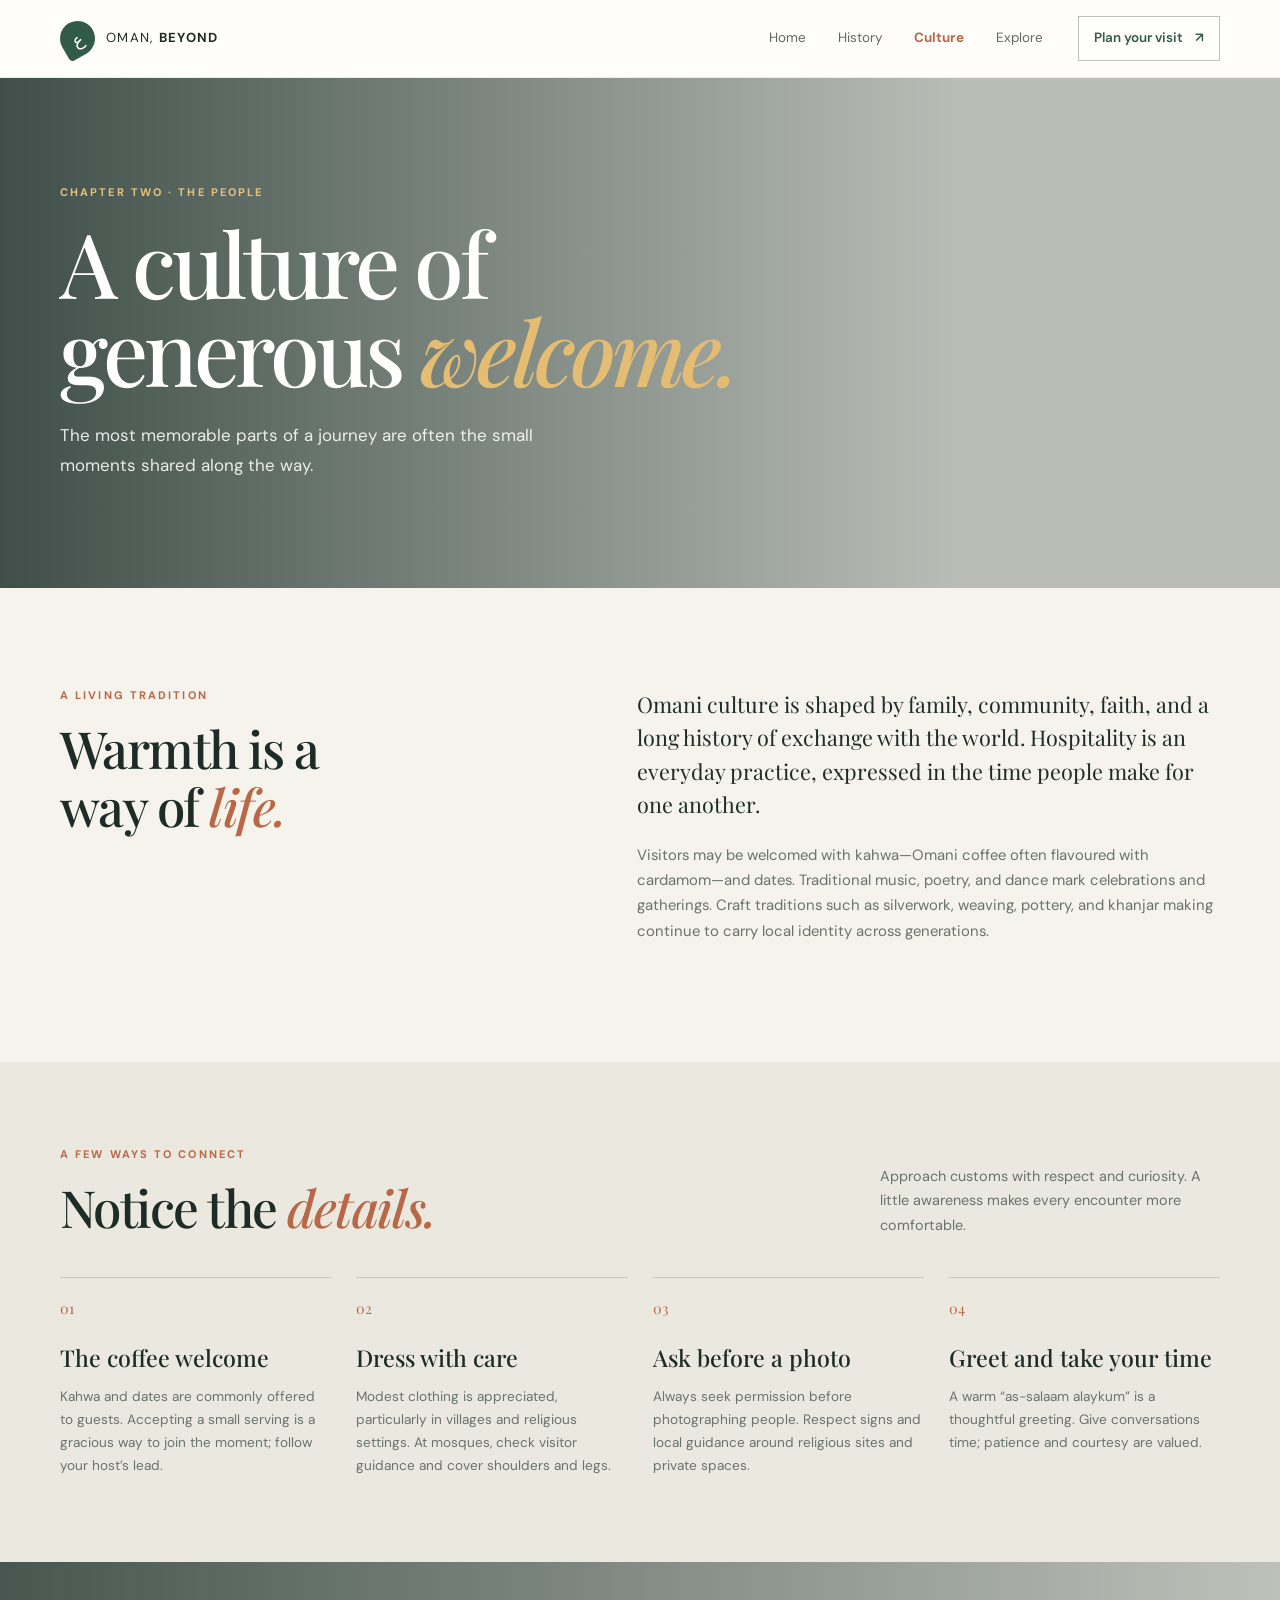
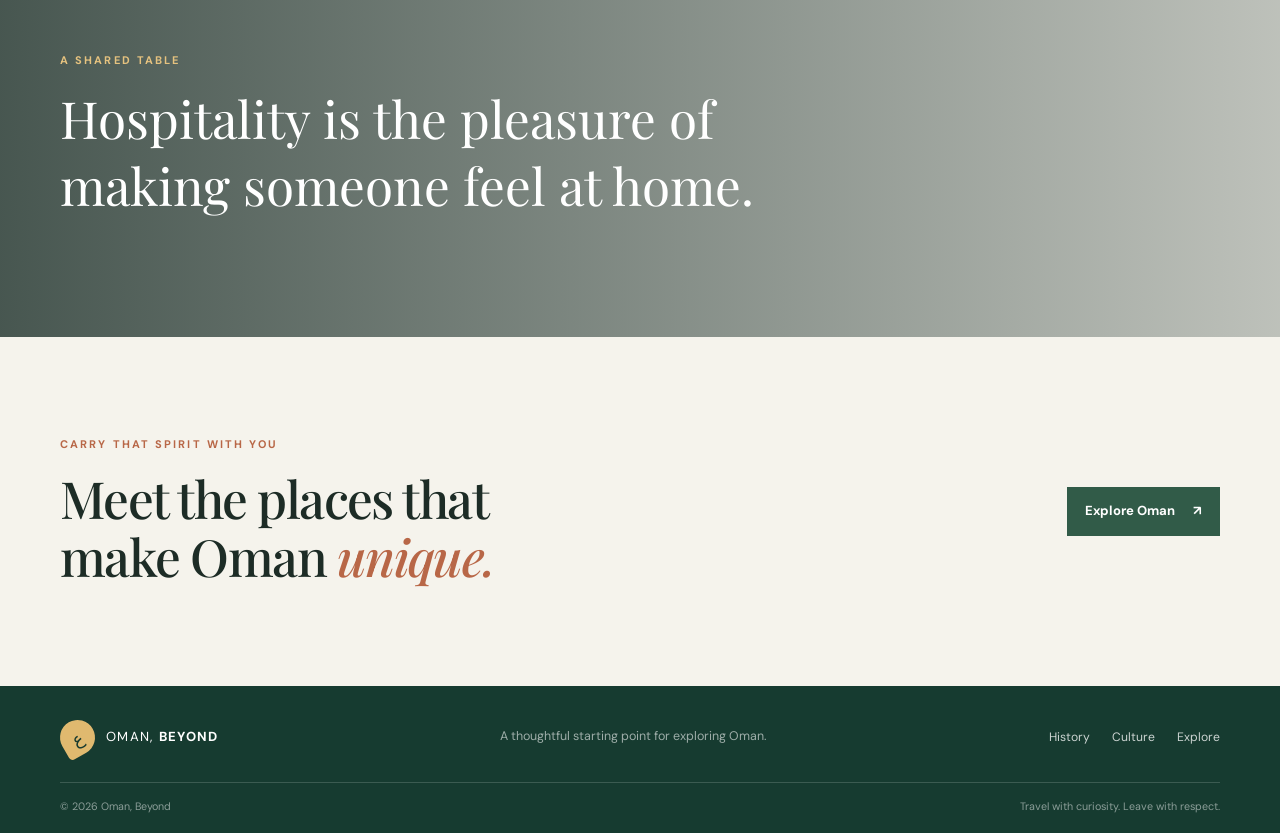
==== culture.html @ 04d7741a "Add Oman travel guide website" ====
﻿<!doctype html><html lang="en"><head><meta charset="utf-8"><meta name="viewport" content="width=device-width,initial-scale=1"><meta name="description" content="Learn about Omani hospitality, customs, crafts and respectful travel."><title>Culture & Customs | Oman, Beyond</title><link rel="preconnect" href="https://fonts.googleapis.com"><link rel="preconnect" href="https://fonts.gstatic.com" crossorigin><link href="https://fonts.googleapis.com/css2?family=DM+Sans:wght@400;500;600;700&family=Playfair+Display:wght@500;600;700&display=swap" rel="stylesheet"><link rel="stylesheet" href="styles.css"><script src="script.js" defer></script></head><body data-page="culture"><header class="site-header"><div class="container nav-wrap"><a class="brand" href="index.html"><span class="brand-mark">ع</span><span>OMAN, <b>BEYOND</b></span></a><button class="menu-toggle" aria-label="Open navigation" aria-expanded="false"><span></span><span></span></button><nav class="main-nav" aria-label="Main navigation"><a href="index.html">Home</a><a href="history.html">History</a><a href="culture.html">Culture</a><a href="explore.html">Explore</a></nav><a class="header-cta" href="explore.html#essentials">Plan your visit <span>↗</span></a></div></header><main>
<section class="page-hero culture-hero"><div class="container page-hero-content"><p class="eyebrow light">Chapter two · The people</p><h1>A culture of<br>generous <em>welcome.</em></h1><p class="hero-lead">The most memorable parts of a journey are often the small moments shared along the way.</p></div></section>
<section class="section"><div class="container story-layout"><div><p class="eyebrow">A living tradition</p><h2>Warmth is a<br>way of <em>life.</em></h2></div><div class="story-prose"><p class="large-copy">Omani culture is shaped by family, community, faith, and a long history of exchange with the world. Hospitality is an everyday practice, expressed in the time people make for one another.</p><p>Visitors may be welcomed with kahwa—Omani coffee often flavoured with cardamom—and dates. Traditional music, poetry, and dance mark celebrations and gatherings. Craft traditions such as silverwork, weaving, pottery, and khanjar making continue to carry local identity across generations.</p></div></div></section>
<section class="culture-detail"><div class="container"><div class="section-heading"><div><p class="eyebrow">A few ways to connect</p><h2>Notice the <em>details.</em></h2></div><p>Approach customs with respect and curiosity. A little awareness makes every encounter more comfortable.</p></div><div class="detail-grid"><article><span class="detail-icon">01</span><h3>The coffee welcome</h3><p>Kahwa and dates are commonly offered to guests. Accepting a small serving is a gracious way to join the moment; follow your host’s lead.</p></article><article><span class="detail-icon">02</span><h3>Dress with care</h3><p>Modest clothing is appreciated, particularly in villages and religious settings. At mosques, check visitor guidance and cover shoulders and legs.</p></article><article><span class="detail-icon">03</span><h3>Ask before a photo</h3><p>Always seek permission before photographing people. Respect signs and local guidance around religious sites and private spaces.</p></article><article><span class="detail-icon">04</span><h3>Greet and take your time</h3><p>A warm “as-salaam alaykum” is a thoughtful greeting. Give conversations time; patience and courtesy are valued.</p></article></div></div></section><section class="image-quote"><div class="container"><p class="eyebrow light">A shared table</p><blockquote>Hospitality is the pleasure of making someone feel at home.</blockquote></div></section><section class="section"><div class="container next-step"><div><p class="eyebrow">Carry that spirit with you</p><h2>Meet the places that<br>make Oman <em>unique.</em></h2></div><a class="button button-dark" href="explore.html">Explore Oman <span>↗</span></a></div></section></main><footer class="site-footer"><div class="container footer-top"><a class="brand brand-footer" href="index.html"><span class="brand-mark">ع</span><span>OMAN, <b>BEYOND</b></span></a><p>A thoughtful starting point for exploring Oman.</p><nav aria-label="Footer navigation"><a href="history.html">History</a><a href="culture.html">Culture</a><a href="explore.html">Explore</a></nav></div><div class="container footer-bottom"><span>© 2026 Oman, Beyond</span><span>Travel with curiosity. Leave with respect.</span></div></footer></body></html>
---- styles.css ----
﻿:root{--ink:#1d2c26;--muted:#68736c;--cream:#f5f3ec;--paper:#fffefa;--green:#315b48;--deep:#173d32;--rust:#b86747;--gold:#e1b96e;--line:#deded4;--serif:'Playfair Display',Georgia,serif;--sans:'DM Sans',Arial,sans-serif}*{box-sizing:border-box}html{scroll-behavior:smooth}body{margin:0;color:var(--ink);background:var(--cream);font-family:var(--sans);line-height:1.7}img{display:block;width:100%;object-fit:cover}a{color:inherit}.container{width:min(1160px,calc(100% - 56px));margin-inline:auto}.site-header{height:78px;position:relative;z-index:10;background:var(--paper);border-bottom:1px solid rgba(29,44,38,.08)}.nav-wrap{height:100%;display:flex;align-items:center;gap:35px}.brand{display:flex;align-items:center;gap:11px;text-decoration:none;font-size:.82rem;letter-spacing:.1em;white-space:nowrap}.brand-mark{width:35px;height:35px;background:var(--green);color:#fff;border-radius:50% 50% 50% 12%;display:grid;place-items:center;font-family:var(--serif);font-size:1.1rem;transform:rotate(-30deg)}.main-nav{display:flex;gap:32px;margin-left:auto}.main-nav a,.header-cta{font-size:.84rem;text-decoration:none;color:#5d6962;transition:color .2s}.main-nav a:hover,.main-nav a[aria-current=page]{color:var(--rust)}.main-nav a[aria-current=page]{font-weight:700}.header-cta{padding:10px 15px;border:1px solid #b8c3b9;color:var(--green);font-weight:600;white-space:nowrap}.header-cta span{margin-left:9px}.menu-toggle{display:none}.hero{min-height:690px;position:relative;color:#fff;background:#30483d;overflow:hidden}.hero-image{position:absolute;inset:0;background-image:linear-gradient(90deg,rgba(12,31,26,.75),rgba(12,31,26,.28) 62%,rgba(12,31,26,.09)),url('https://images.unsplash.com/photo-1516026672322-bc52d61a55d5?auto=format&fit=crop&w=2000&q=85');background-size:cover;background-position:center 48%;transition:background-image .7s ease;animation:zoom 18s ease-in-out infinite alternate}.hero-image.slide-1{background-image:linear-gradient(90deg,rgba(12,31,26,.75),rgba(12,31,26,.28) 62%,rgba(12,31,26,.09)),url('https://images.unsplash.com/photo-1509316785289-025f5b846b35?auto=format&fit=crop&w=2000&q=85')}.hero-image.slide-2{background-image:linear-gradient(90deg,rgba(12,31,26,.75),rgba(12,31,26,.28) 62%,rgba(12,31,26,.09)),url('https://images.unsplash.com/photo-1464822759023-fed622ff2c3b?auto=format&fit=crop&w=2000&q=85')}@keyframes zoom{to{transform:scale(1.055)}}.hero:after{content:"";position:absolute;inset:auto 0 0;height:150px;background:linear-gradient(transparent,var(--cream));pointer-events:none}.hero-content{position:relative;z-index:1;padding-top:133px;padding-bottom:155px}.eyebrow{font-size:.69rem;line-height:1.4;font-weight:700;letter-spacing:.19em;text-transform:uppercase;color:var(--rust);margin:0 0 17px}.eyebrow.light{color:#e5c27f}.hero h1,.page-hero h1{font-family:var(--serif);font-size:clamp(4rem,8vw,7rem);line-height:.99;font-weight:500;letter-spacing:-.045em;margin:0 0 25px}.hero h1 em,.page-hero h1 em{font-weight:500;color:var(--gold)}h2 em{font-weight:500;color:var(--rust)}.hero-lead{max-width:530px;color:rgba(255,255,255,.88);font-size:1.06rem;line-height:1.8;margin:0}.hero-actions{display:flex;align-items:center;gap:27px;margin-top:32px}.button{display:inline-flex;align-items:center;gap:18px;text-decoration:none;padding:13px 18px;font-weight:700;font-size:.82rem;transition:transform .2s}.button:hover{transform:translateY(-2px)}.button-gold{background:var(--gold);color:#23342b}.button-dark{background:var(--green);color:#fff}.button-outline{border:1px solid rgba(255,255,255,.65);color:#fff}.underlined-link{font-size:.82rem;font-weight:600;text-decoration:none;color:#fff;border-bottom:1px solid rgba(255,255,255,.55);padding:8px 0}.underlined-link span{margin-left:10px}.hero-caption{position:absolute;z-index:2;bottom:47px;left:max(28px,calc((100% - 1160px)/2));font-size:.64rem;letter-spacing:.15em;color:rgba(255,255,255,.75)}.hero-caption span{color:var(--gold);padding:0 7px}.hero-dots{position:absolute;z-index:2;right:max(28px,calc((100% - 1160px)/2));bottom:48px;display:flex;gap:9px}.hero-dot{border:0;width:7px;height:7px;padding:0;border-radius:50%;background:rgba(255,255,255,.55);cursor:pointer}.hero-dot.active{background:var(--gold);box-shadow:0 0 0 4px rgba(225,185,110,.2)}.section{padding:100px 0}.intro-grid{display:grid;grid-template-columns:1fr 1fr;gap:90px;align-items:start}.intro-grid h2,h2{font-family:var(--serif);font-weight:500;font-size:clamp(2.5rem,4.5vw,4rem);line-height:1.13;letter-spacing:-.03em;margin:0}.large-copy{font-family:var(--serif);font-size:1.35rem;line-height:1.55;margin:0 0 21px}.inline-link{display:inline-block;color:var(--green);font-size:.82rem;font-weight:700;text-decoration:none;border-bottom:1px solid var(--green);padding-bottom:5px}.inline-link span{margin-left:13px}.stat-row{display:grid;grid-template-columns:repeat(3,1fr);margin-top:75px;padding-top:25px;border-top:1px solid var(--line)}.stat-row div{display:flex;flex-direction:column;gap:4px}.stat-row strong{font-family:var(--serif);font-weight:500;font-size:1.7rem}.stat-row span{font-size:.75rem;color:var(--muted)}.feature-band{display:grid;grid-template-columns:1.15fr .85fr;min-height:490px;background:var(--deep);color:#fff}.feature-image{background:url('https://images.unsplash.com/photo-1512632578888-169bbbc64f33?auto=format&fit=crop&w=1400&q=85') center/cover}.feature-copy{padding:85px clamp(40px,8vw,120px);align-self:center}.feature-copy h2{font-size:3.5rem;margin-bottom:18px}.feature-copy p:not(.eyebrow){color:rgba(255,255,255,.72);font-size:.92rem;max-width:420px;margin-bottom:27px}.section-heading{display:flex;align-items:end;justify-content:space-between;gap:30px;margin-bottom:40px}.section-heading h2{font-size:clamp(2.4rem,4vw,3.5rem)}.section-heading>p{max-width:340px;color:var(--muted);font-size:.9rem;margin:0}.card-grid{display:grid;grid-template-columns:repeat(3,1fr);gap:20px}.destination-card{position:relative;display:block;text-decoration:none;overflow:hidden;background:#45594e}.destination-card:after{content:"";position:absolute;inset:30% 0 0;background:linear-gradient(transparent,rgba(14,27,23,.85))}.destination-card img{height:365px;transition:transform .45s}.destination-card:hover img{transform:scale(1.04)}.card-number,.destination-card h3{position:absolute;z-index:1;left:22px;right:22px;color:#fff}.card-number{bottom:75px;font-size:.62rem;letter-spacing:.17em;color:#edc981}.destination-card h3{bottom:21px;font-family:var(--serif);font-size:1.55rem;font-weight:500;margin:0}.destination-card h3 span{float:right;font-family:var(--sans);font-size:1rem}.closing{padding:94px 0;text-align:center;background:#e8e0d0}.closing h2{font-size:clamp(2.7rem,5vw,4.4rem);margin:0 auto 25px}.closing .button{margin-top:8px}.site-footer{background:#163b30;color:rgba(255,255,255,.78);padding:34px 0 18px}.footer-top{display:flex;align-items:center;justify-content:space-between;gap:25px;padding-bottom:27px}.footer-top p{font-size:.78rem;margin:0;color:rgba(255,255,255,.58)}.footer-top nav{display:flex;gap:22px}.footer-top nav a{font-size:.76rem;text-decoration:none}.brand-footer{color:#fff}.brand-footer .brand-mark{background:#e0b96f;color:#1a3b30}.footer-bottom{border-top:1px solid rgba(255,255,255,.16);padding-top:14px;display:flex;justify-content:space-between;font-size:.67rem;color:rgba(255,255,255,.5)}.page-hero{min-height:510px;position:relative;display:flex;align-items:center;color:#fff;background-size:cover;background-position:center}.page-hero:before{content:"";position:absolute;inset:0;background:linear-gradient(90deg,rgba(14,35,29,.79),rgba(14,35,29,.26) 75%)}.history-hero{background-image:url('https://images.unsplash.com/photo-1512632578888-169bbbc64f33?auto=format&fit=crop&w=1900&q=85')}.culture-hero{background-image:url('https://images.unsplash.com/photo-1544787219-7f47ccb76574?auto=format&fit=crop&w=1900&q=85')}.explore-hero{background-image:url('https://images.unsplash.com/photo-1509316785289-025f5b846b35?auto=format&fit=crop&w=1900&q=85')}.page-hero-content{position:relative;padding:80px 0}.page-hero h1{font-size:clamp(3.7rem,7vw,6rem)}.page-hero h1 em{color:#e4bd72}.page-hero .hero-lead{max-width:520px}.story-layout{display:grid;grid-template-columns:.9fr 1.1fr;gap:100px}.story-layout h2{font-size:clamp(2.7rem,4vw,3.7rem)}.story-prose{max-width:650px}.story-prose p:not(.large-copy){font-size:.93rem;color:var(--muted);margin:0 0 18px}.timeline-section,.culture-detail{padding:85px 0;background:#ebe9df}.history-timeline{display:grid;grid-template-columns:repeat(3,1fr);gap:34px;margin-top:55px}.history-timeline article{position:relative;padding-top:20px;border-top:1px solid #c6c8bc}.era{color:var(--rust);font-size:.68rem;letter-spacing:.15em;text-transform:uppercase;font-weight:700}.era-line{position:absolute;top:-4px;left:0;width:8px;height:8px;border-radius:50%;background:var(--rust)}.history-timeline h3,.detail-grid h3,.essentials-grid h3{font-family:var(--serif);font-size:1.45rem;font-weight:500;margin:20px 0 9px}.history-timeline p,.detail-grid p,.essentials-grid p{font-size:.85rem;color:var(--muted);margin:0}.quote-section{padding:90px 0;background:var(--deep);color:#fff}.quote-section blockquote,.image-quote blockquote{font-family:var(--serif);font-size:clamp(2rem,4vw,3.5rem);line-height:1.3;max-width:850px;margin:12px 0 29px}.detail-grid{display:grid;grid-template-columns:repeat(4,1fr);gap:25px}.detail-grid article{padding-top:17px;border-top:1px solid #c6c8bc}.detail-icon{font-family:var(--serif);color:var(--rust);font-size:.9rem}.detail-grid h3{margin:15px 0 8px}.image-quote{min-height:375px;display:flex;align-items:center;color:#fff;background:linear-gradient(90deg,rgba(13,34,28,.75),rgba(13,34,28,.24)),url('https://images.unsplash.com/photo-1544787219-7f47ccb76574?auto=format&fit=crop&w=1800&q=85') center/cover}.image-quote blockquote{max-width:700px;font-size:clamp(2rem,4vw,3.2rem)}.next-step{display:flex;align-items:center;justify-content:space-between;gap:30px}.next-step h2{font-size:clamp(2.3rem,4vw,3.5rem)}.places-section{padding-bottom:95px}.places-list{display:grid;gap:20px}.place-row{display:grid;grid-template-columns:1fr 1fr;min-height:310px;background:var(--paper)}.place-photo{position:relative;min-height:310px;overflow:hidden}.place-photo img{position:absolute;inset:0;height:100%;transition:transform .5s}.place-row:hover .place-photo img{transform:scale(1.035)}.place-photo span{position:absolute;left:19px;top:19px;background:var(--gold);padding:6px 10px;font-size:.68rem;font-weight:700}.place-info{align-self:center;padding:35px 9%}.place-info .eyebrow{margin-bottom:9px}.place-info h3{font-family:var(--serif);font-size:2.3rem;font-weight:500;line-height:1.1;margin:0 0 13px}.place-info>p:not(.eyebrow){font-size:.88rem;color:var(--muted);margin:0 0 19px}.place-tags{font-size:.68rem;color:var(--green);letter-spacing:.05em}.essentials-section{padding:85px 0;background:var(--deep);color:#fff}.essentials-section .section-heading>p{color:rgba(255,255,255,.65)}.essentials-section h2{color:#fff}.essentials-section h2 em{color:var(--gold)}.essentials-grid{display:grid;grid-template-columns:repeat(3,1fr);gap:32px}.essentials-grid article{border-top:1px solid rgba(255,255,255,.3);padding-top:18px}.essentials-grid article>span{font-size:.65rem;letter-spacing:.15em;color:var(--gold)}.essentials-grid h3{margin:15px 0 8px}.essentials-grid p{color:rgba(255,255,255,.68)}
@media(max-width:850px){.nav-wrap{gap:20px}.main-nav{gap:19px}.header-cta{display:none}.hero{min-height:630px}.intro-grid{gap:40px}.feature-band{grid-template-columns:1fr 1fr}.feature-copy{padding:55px 38px}.feature-copy h2{font-size:2.8rem}.story-layout{gap:50px}.detail-grid{grid-template-columns:1fr 1fr}.place-info{padding:30px}.place-row,.place-photo{min-height:280px}}
@media(max-width:620px){.container{width:calc(100% - 38px)}.site-header{height:68px}.nav-wrap{justify-content:space-between}.menu-toggle{display:flex;width:40px;height:40px;padding:10px 7px;border:0;background:transparent;flex-direction:column;justify-content:center;gap:6px;order:3}.menu-toggle span{width:25px;height:1px;background:var(--ink);transition:transform .2s}.menu-toggle[aria-expanded=true] span:first-child{transform:translateY(3.5px) rotate(45deg)}.menu-toggle[aria-expanded=true] span:last-child{transform:translateY(-3.5px) rotate(-45deg)}.main-nav{display:none;position:absolute;left:0;right:0;top:68px;margin:0;padding:14px 19px 22px;background:var(--paper);border-bottom:1px solid var(--line);flex-direction:column;gap:0}.main-nav.open{display:flex}.main-nav a{padding:12px 0;border-bottom:1px solid #eeece5}.main-nav a:last-child{border:0}.hero{min-height:650px}.hero-content{padding-top:112px;padding-bottom:150px}.hero h1{font-size:4.2rem}.hero-lead{font-size:.96rem}.hero-caption{left:19px;bottom:32px;font-size:.55rem}.hero-dots{right:19px;bottom:34px}.section{padding:72px 0}.intro-grid,.story-layout{grid-template-columns:1fr;gap:24px}.intro-grid h2{font-size:3rem}.large-copy{font-size:1.2rem}.stat-row{margin-top:48px;gap:19px}.stat-row strong{font-size:1.25rem}.stat-row span{font-size:.65rem}.feature-band{grid-template-columns:1fr}.feature-image{min-height:260px}.feature-copy{padding:45px 25px 52px}.feature-copy h2{font-size:3rem}.section-heading{display:block}.section-heading>p{margin-top:15px}.card-grid{grid-template-columns:1fr}.destination-card img{height:300px}.closing{padding:70px 0}.footer-top{align-items:flex-start;flex-direction:column}.footer-top nav{gap:18px}.footer-bottom{gap:12px;flex-direction:column}.page-hero{min-height:490px}.page-hero-content{padding:70px 0}.page-hero h1{font-size:3.8rem}.history-timeline{grid-template-columns:1fr;gap:27px;margin-top:35px}.timeline-section,.culture-detail,.essentials-section{padding:68px 0}.detail-grid,.essentials-grid{grid-template-columns:1fr;gap:25px}.detail-grid article{padding-top:14px}.image-quote{min-height:350px}.next-step{align-items:flex-start;flex-direction:column}.place-row{grid-template-columns:1fr}.place-photo{min-height:245px}.place-info{padding:27px}.place-info h3{font-size:2rem}.places-section{padding-bottom:70px}}
@media(prefers-reduced-motion:reduce){html{scroll-behavior:auto}*,*:before,*:after{animation:none!important;transition:none!important}}
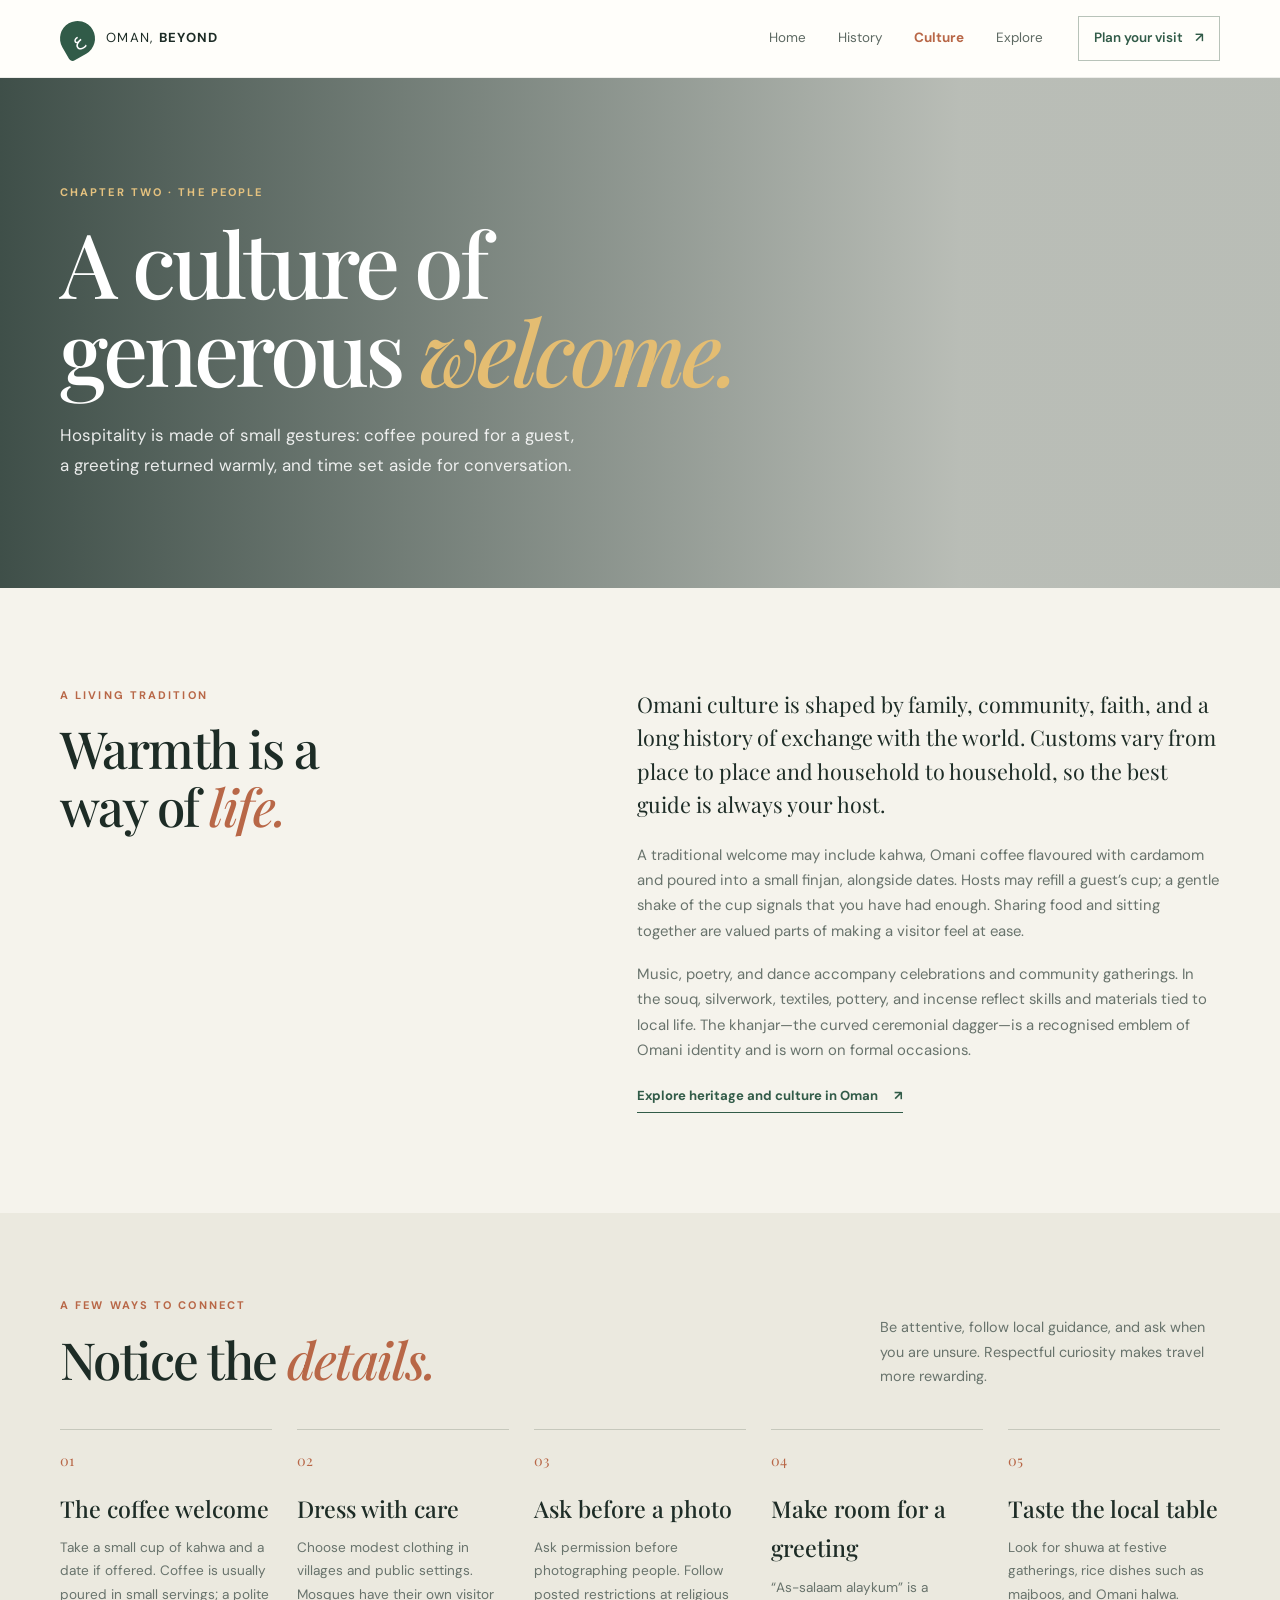
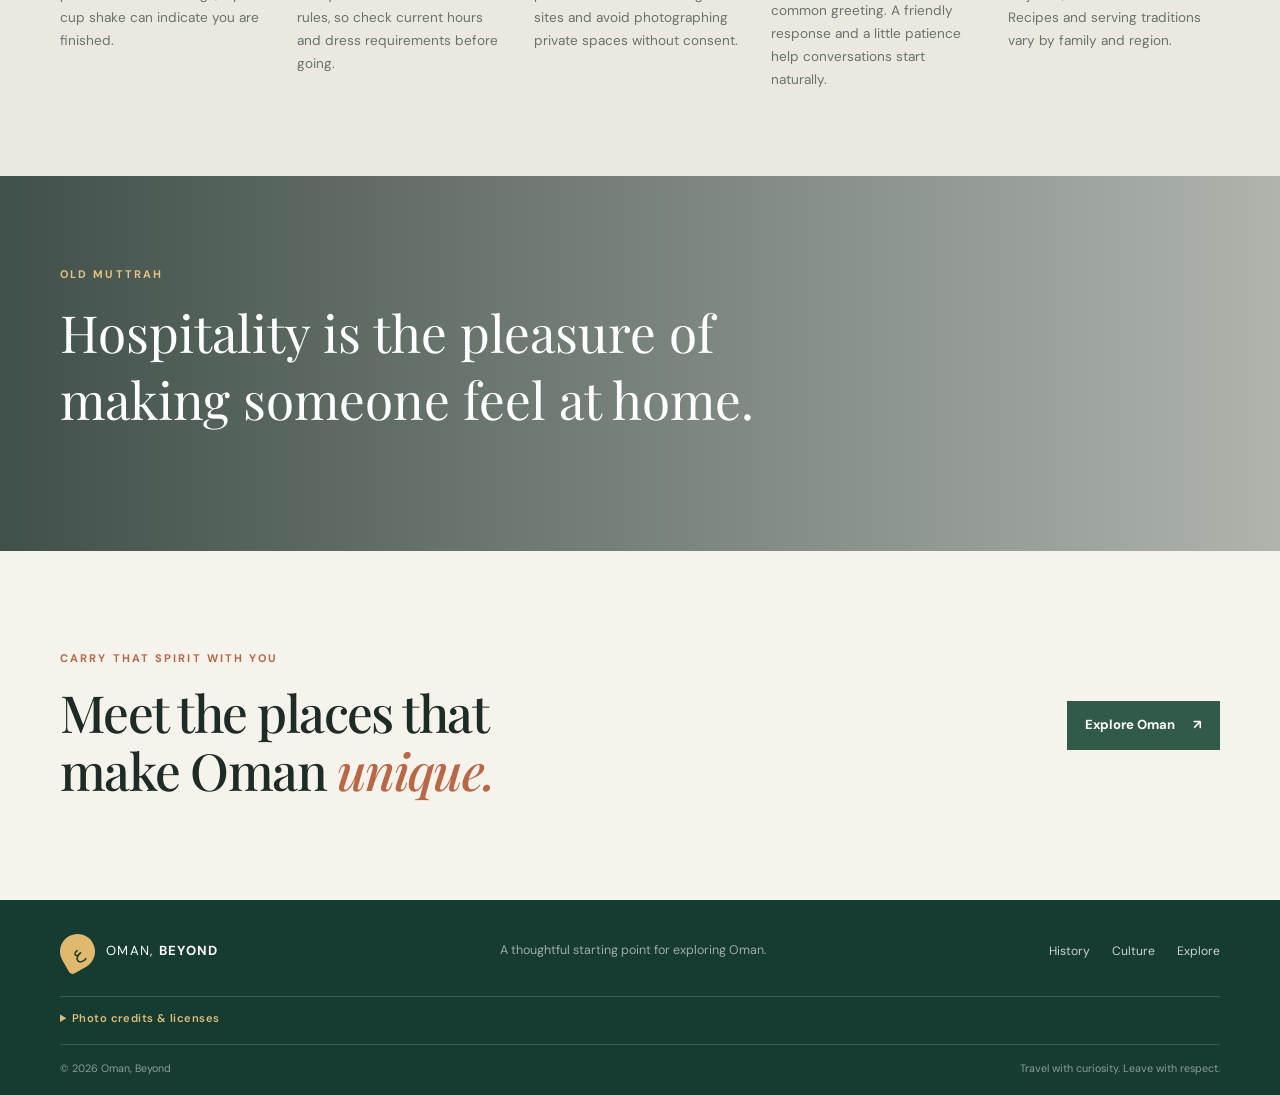
==== commit 473b98c7: "Expand Oman guide and replace imagery" ====
--- a/culture.html
+++ b/culture.html
@@ -1,4 +1,10 @@
-﻿<!doctype html><html lang="en"><head><meta charset="utf-8"><meta name="viewport" content="width=device-width,initial-scale=1"><meta name="description" content="Learn about Omani hospitality, customs, crafts and respectful travel."><title>Culture & Customs | Oman, Beyond</title><link rel="preconnect" href="https://fonts.googleapis.com"><link rel="preconnect" href="https://fonts.gstatic.com" crossorigin><link href="https://fonts.googleapis.com/css2?family=DM+Sans:wght@400;500;600;700&family=Playfair+Display:wght@500;600;700&display=swap" rel="stylesheet"><link rel="stylesheet" href="styles.css"><script src="script.js" defer></script></head><body data-page="culture"><header class="site-header"><div class="container nav-wrap"><a class="brand" href="index.html"><span class="brand-mark">ع</span><span>OMAN, <b>BEYOND</b></span></a><button class="menu-toggle" aria-label="Open navigation" aria-expanded="false"><span></span><span></span></button><nav class="main-nav" aria-label="Main navigation"><a href="index.html">Home</a><a href="history.html">History</a><a href="culture.html">Culture</a><a href="explore.html">Explore</a></nav><a class="header-cta" href="explore.html#essentials">Plan your visit <span>↗</span></a></div></header><main>
-<section class="page-hero culture-hero"><div class="container page-hero-content"><p class="eyebrow light">Chapter two · The people</p><h1>A culture of<br>generous <em>welcome.</em></h1><p class="hero-lead">The most memorable parts of a journey are often the small moments shared along the way.</p></div></section>
-<section class="section"><div class="container story-layout"><div><p class="eyebrow">A living tradition</p><h2>Warmth is a<br>way of <em>life.</em></h2></div><div class="story-prose"><p class="large-copy">Omani culture is shaped by family, community, faith, and a long history of exchange with the world. Hospitality is an everyday practice, expressed in the time people make for one another.</p><p>Visitors may be welcomed with kahwa—Omani coffee often flavoured with cardamom—and dates. Traditional music, poetry, and dance mark celebrations and gatherings. Craft traditions such as silverwork, weaving, pottery, and khanjar making continue to carry local identity across generations.</p></div></div></section>
-<section class="culture-detail"><div class="container"><div class="section-heading"><div><p class="eyebrow">A few ways to connect</p><h2>Notice the <em>details.</em></h2></div><p>Approach customs with respect and curiosity. A little awareness makes every encounter more comfortable.</p></div><div class="detail-grid"><article><span class="detail-icon">01</span><h3>The coffee welcome</h3><p>Kahwa and dates are commonly offered to guests. Accepting a small serving is a gracious way to join the moment; follow your host’s lead.</p></article><article><span class="detail-icon">02</span><h3>Dress with care</h3><p>Modest clothing is appreciated, particularly in villages and religious settings. At mosques, check visitor guidance and cover shoulders and legs.</p></article><article><span class="detail-icon">03</span><h3>Ask before a photo</h3><p>Always seek permission before photographing people. Respect signs and local guidance around religious sites and private spaces.</p></article><article><span class="detail-icon">04</span><h3>Greet and take your time</h3><p>A warm “as-salaam alaykum” is a thoughtful greeting. Give conversations time; patience and courtesy are valued.</p></article></div></div></section><section class="image-quote"><div class="container"><p class="eyebrow light">A shared table</p><blockquote>Hospitality is the pleasure of making someone feel at home.</blockquote></div></section><section class="section"><div class="container next-step"><div><p class="eyebrow">Carry that spirit with you</p><h2>Meet the places that<br>make Oman <em>unique.</em></h2></div><a class="button button-dark" href="explore.html">Explore Oman <span>↗</span></a></div></section></main><footer class="site-footer"><div class="container footer-top"><a class="brand brand-footer" href="index.html"><span class="brand-mark">ع</span><span>OMAN, <b>BEYOND</b></span></a><p>A thoughtful starting point for exploring Oman.</p><nav aria-label="Footer navigation"><a href="history.html">History</a><a href="culture.html">Culture</a><a href="explore.html">Explore</a></nav></div><div class="container footer-bottom"><span>© 2026 Oman, Beyond</span><span>Travel with curiosity. Leave with respect.</span></div></footer></body></html>
+﻿<!doctype html>
+<html lang="en"><head><meta charset="utf-8"><meta name="viewport" content="width=device-width,initial-scale=1"><meta name="description" content="Learn about Omani hospitality, kahwa, crafts, food, customs and respectful travel."><title>Culture & Customs | Oman, Beyond</title><link rel="preconnect" href="https://fonts.googleapis.com"><link rel="preconnect" href="https://fonts.gstatic.com" crossorigin><link href="https://fonts.googleapis.com/css2?family=DM+Sans:wght@400;500;600;700&family=Playfair+Display:wght@500;600;700&display=swap" rel="stylesheet"><link rel="stylesheet" href="styles.css"><script src="script.js" defer></script></head>
+<body data-page="culture"><header class="site-header"><div class="container nav-wrap"><a class="brand" href="index.html"><span class="brand-mark">ع</span><span>OMAN, <b>BEYOND</b></span></a><button class="menu-toggle" aria-label="Open navigation" aria-expanded="false"><span></span><span></span></button><nav class="main-nav" aria-label="Main navigation"><a href="index.html">Home</a><a href="history.html">History</a><a href="culture.html">Culture</a><a href="explore.html">Explore</a></nav><a class="header-cta" href="explore.html#essentials">Plan your visit <span>↗</span></a></div></header>
+<main><section class="page-hero culture-hero"><div class="container page-hero-content"><p class="eyebrow light">Chapter two · The people</p><h1>A culture of<br>generous <em>welcome.</em></h1><p class="hero-lead">Hospitality is made of small gestures: coffee poured for a guest, a greeting returned warmly, and time set aside for conversation.</p></div></section>
+<section class="section"><div class="container story-layout"><div><p class="eyebrow">A living tradition</p><h2>Warmth is a<br>way of <em>life.</em></h2></div><div class="story-prose"><p class="large-copy">Omani culture is shaped by family, community, faith, and a long history of exchange with the world. Customs vary from place to place and household to household, so the best guide is always your host.</p><p>A traditional welcome may include kahwa, Omani coffee flavoured with cardamom and poured into a small finjan, alongside dates. Hosts may refill a guest’s cup; a gentle shake of the cup signals that you have had enough. Sharing food and sitting together are valued parts of making a visitor feel at ease.</p><p>Music, poetry, and dance accompany celebrations and community gatherings. In the souq, silverwork, textiles, pottery, and incense reflect skills and materials tied to local life. The khanjar—the curved ceremonial dagger—is a recognised emblem of Omani identity and is worn on formal occasions.</p><a class="inline-link" href="https://experienceoman.om/things-to-do-categories/heritage-and-culture-activities">Explore heritage and culture in Oman <span>↗</span></a></div></div></section>
+<section class="culture-detail"><div class="container"><div class="section-heading"><div><p class="eyebrow">A few ways to connect</p><h2>Notice the <em>details.</em></h2></div><p>Be attentive, follow local guidance, and ask when you are unsure. Respectful curiosity makes travel more rewarding.</p></div><div class="detail-grid"><article><span class="detail-icon">01</span><h3>The coffee welcome</h3><p>Take a small cup of kahwa and a date if offered. Coffee is usually poured in small servings; a polite cup shake can indicate you are finished.</p></article><article><span class="detail-icon">02</span><h3>Dress with care</h3><p>Choose modest clothing in villages and public settings. Mosques have their own visitor rules, so check current hours and dress requirements before going.</p></article><article><span class="detail-icon">03</span><h3>Ask before a photo</h3><p>Ask permission before photographing people. Follow posted restrictions at religious sites and avoid photographing private spaces without consent.</p></article><article><span class="detail-icon">04</span><h3>Make room for a greeting</h3><p>“As-salaam alaykum” is a common greeting. A friendly response and a little patience help conversations start naturally.</p></article><article><span class="detail-icon">05</span><h3>Taste the local table</h3><p>Look for shuwa at festive gatherings, rice dishes such as majboos, and Omani halwa. Recipes and serving traditions vary by family and region.</p></article></div></div></section><section class="image-quote"><div class="container"><p class="eyebrow light">Old Muttrah</p><blockquote>Hospitality is the pleasure of making someone feel at home.</blockquote></div></section><section class="section"><div class="container next-step"><div><p class="eyebrow">Carry that spirit with you</p><h2>Meet the places that<br>make Oman <em>unique.</em></h2></div><a class="button button-dark" href="explore.html">Explore Oman <span>↗</span></a></div></section></main>
+<footer class="site-footer"><div class="container footer-top"><a class="brand brand-footer" href="index.html"><span class="brand-mark">ع</span><span>OMAN, <b>BEYOND</b></span></a><p>A thoughtful starting point for exploring Oman.</p><nav aria-label="Footer navigation"><a href="history.html">History</a><a href="culture.html">Culture</a><a href="explore.html">Explore</a></nav></div><div class="container photo-credits"><details><summary>Photo credits & licenses</summary><ul><li><a href="https://commons.wikimedia.org/wiki/File:Al_Khanjar,_Bait_al_Zubair_Museum,_Oman.jpg">Al Khanjar at Bait Al Zubair Museum — Reda Kerbush</a>, <a href="https://creativecommons.org/licenses/by-sa/4.0/">CC BY-SA 4.0</a>.</li><li><a href="https://commons.wikimedia.org/wiki/File:Muttrah_Souq.jpg">Muttrah Souq — Shawn Stephens</a>, <a href="https://creativecommons.org/licenses/by/2.0/">CC BY 2.0</a>.</li><li>Images are cropped to fit their layouts.</li></ul></details></div><div class="container footer-bottom"><span>© 2026 Oman, Beyond</span><span>Travel with curiosity. Leave with respect.</span></div></footer></body></html>
+
+
+
--- a/styles.css
+++ b/styles.css
@@ -1,4 +1,35 @@
-﻿:root{--ink:#1d2c26;--muted:#68736c;--cream:#f5f3ec;--paper:#fffefa;--green:#315b48;--deep:#173d32;--rust:#b86747;--gold:#e1b96e;--line:#deded4;--serif:'Playfair Display',Georgia,serif;--sans:'DM Sans',Arial,sans-serif}*{box-sizing:border-box}html{scroll-behavior:smooth}body{margin:0;color:var(--ink);background:var(--cream);font-family:var(--sans);line-height:1.7}img{display:block;width:100%;object-fit:cover}a{color:inherit}.container{width:min(1160px,calc(100% - 56px));margin-inline:auto}.site-header{height:78px;position:relative;z-index:10;background:var(--paper);border-bottom:1px solid rgba(29,44,38,.08)}.nav-wrap{height:100%;display:flex;align-items:center;gap:35px}.brand{display:flex;align-items:center;gap:11px;text-decoration:none;font-size:.82rem;letter-spacing:.1em;white-space:nowrap}.brand-mark{width:35px;height:35px;background:var(--green);color:#fff;border-radius:50% 50% 50% 12%;display:grid;place-items:center;font-family:var(--serif);font-size:1.1rem;transform:rotate(-30deg)}.main-nav{display:flex;gap:32px;margin-left:auto}.main-nav a,.header-cta{font-size:.84rem;text-decoration:none;color:#5d6962;transition:color .2s}.main-nav a:hover,.main-nav a[aria-current=page]{color:var(--rust)}.main-nav a[aria-current=page]{font-weight:700}.header-cta{padding:10px 15px;border:1px solid #b8c3b9;color:var(--green);font-weight:600;white-space:nowrap}.header-cta span{margin-left:9px}.menu-toggle{display:none}.hero{min-height:690px;position:relative;color:#fff;background:#30483d;overflow:hidden}.hero-image{position:absolute;inset:0;background-image:linear-gradient(90deg,rgba(12,31,26,.75),rgba(12,31,26,.28) 62%,rgba(12,31,26,.09)),url('https://images.unsplash.com/photo-1516026672322-bc52d61a55d5?auto=format&fit=crop&w=2000&q=85');background-size:cover;background-position:center 48%;transition:background-image .7s ease;animation:zoom 18s ease-in-out infinite alternate}.hero-image.slide-1{background-image:linear-gradient(90deg,rgba(12,31,26,.75),rgba(12,31,26,.28) 62%,rgba(12,31,26,.09)),url('https://images.unsplash.com/photo-1509316785289-025f5b846b35?auto=format&fit=crop&w=2000&q=85')}.hero-image.slide-2{background-image:linear-gradient(90deg,rgba(12,31,26,.75),rgba(12,31,26,.28) 62%,rgba(12,31,26,.09)),url('https://images.unsplash.com/photo-1464822759023-fed622ff2c3b?auto=format&fit=crop&w=2000&q=85')}@keyframes zoom{to{transform:scale(1.055)}}.hero:after{content:"";position:absolute;inset:auto 0 0;height:150px;background:linear-gradient(transparent,var(--cream));pointer-events:none}.hero-content{position:relative;z-index:1;padding-top:133px;padding-bottom:155px}.eyebrow{font-size:.69rem;line-height:1.4;font-weight:700;letter-spacing:.19em;text-transform:uppercase;color:var(--rust);margin:0 0 17px}.eyebrow.light{color:#e5c27f}.hero h1,.page-hero h1{font-family:var(--serif);font-size:clamp(4rem,8vw,7rem);line-height:.99;font-weight:500;letter-spacing:-.045em;margin:0 0 25px}.hero h1 em,.page-hero h1 em{font-weight:500;color:var(--gold)}h2 em{font-weight:500;color:var(--rust)}.hero-lead{max-width:530px;color:rgba(255,255,255,.88);font-size:1.06rem;line-height:1.8;margin:0}.hero-actions{display:flex;align-items:center;gap:27px;margin-top:32px}.button{display:inline-flex;align-items:center;gap:18px;text-decoration:none;padding:13px 18px;font-weight:700;font-size:.82rem;transition:transform .2s}.button:hover{transform:translateY(-2px)}.button-gold{background:var(--gold);color:#23342b}.button-dark{background:var(--green);color:#fff}.button-outline{border:1px solid rgba(255,255,255,.65);color:#fff}.underlined-link{font-size:.82rem;font-weight:600;text-decoration:none;color:#fff;border-bottom:1px solid rgba(255,255,255,.55);padding:8px 0}.underlined-link span{margin-left:10px}.hero-caption{position:absolute;z-index:2;bottom:47px;left:max(28px,calc((100% - 1160px)/2));font-size:.64rem;letter-spacing:.15em;color:rgba(255,255,255,.75)}.hero-caption span{color:var(--gold);padding:0 7px}.hero-dots{position:absolute;z-index:2;right:max(28px,calc((100% - 1160px)/2));bottom:48px;display:flex;gap:9px}.hero-dot{border:0;width:7px;height:7px;padding:0;border-radius:50%;background:rgba(255,255,255,.55);cursor:pointer}.hero-dot.active{background:var(--gold);box-shadow:0 0 0 4px rgba(225,185,110,.2)}.section{padding:100px 0}.intro-grid{display:grid;grid-template-columns:1fr 1fr;gap:90px;align-items:start}.intro-grid h2,h2{font-family:var(--serif);font-weight:500;font-size:clamp(2.5rem,4.5vw,4rem);line-height:1.13;letter-spacing:-.03em;margin:0}.large-copy{font-family:var(--serif);font-size:1.35rem;line-height:1.55;margin:0 0 21px}.inline-link{display:inline-block;color:var(--green);font-size:.82rem;font-weight:700;text-decoration:none;border-bottom:1px solid var(--green);padding-bottom:5px}.inline-link span{margin-left:13px}.stat-row{display:grid;grid-template-columns:repeat(3,1fr);margin-top:75px;padding-top:25px;border-top:1px solid var(--line)}.stat-row div{display:flex;flex-direction:column;gap:4px}.stat-row strong{font-family:var(--serif);font-weight:500;font-size:1.7rem}.stat-row span{font-size:.75rem;color:var(--muted)}.feature-band{display:grid;grid-template-columns:1.15fr .85fr;min-height:490px;background:var(--deep);color:#fff}.feature-image{background:url('https://images.unsplash.com/photo-1512632578888-169bbbc64f33?auto=format&fit=crop&w=1400&q=85') center/cover}.feature-copy{padding:85px clamp(40px,8vw,120px);align-self:center}.feature-copy h2{font-size:3.5rem;margin-bottom:18px}.feature-copy p:not(.eyebrow){color:rgba(255,255,255,.72);font-size:.92rem;max-width:420px;margin-bottom:27px}.section-heading{display:flex;align-items:end;justify-content:space-between;gap:30px;margin-bottom:40px}.section-heading h2{font-size:clamp(2.4rem,4vw,3.5rem)}.section-heading>p{max-width:340px;color:var(--muted);font-size:.9rem;margin:0}.card-grid{display:grid;grid-template-columns:repeat(3,1fr);gap:20px}.destination-card{position:relative;display:block;text-decoration:none;overflow:hidden;background:#45594e}.destination-card:after{content:"";position:absolute;inset:30% 0 0;background:linear-gradient(transparent,rgba(14,27,23,.85))}.destination-card img{height:365px;transition:transform .45s}.destination-card:hover img{transform:scale(1.04)}.card-number,.destination-card h3{position:absolute;z-index:1;left:22px;right:22px;color:#fff}.card-number{bottom:75px;font-size:.62rem;letter-spacing:.17em;color:#edc981}.destination-card h3{bottom:21px;font-family:var(--serif);font-size:1.55rem;font-weight:500;margin:0}.destination-card h3 span{float:right;font-family:var(--sans);font-size:1rem}.closing{padding:94px 0;text-align:center;background:#e8e0d0}.closing h2{font-size:clamp(2.7rem,5vw,4.4rem);margin:0 auto 25px}.closing .button{margin-top:8px}.site-footer{background:#163b30;color:rgba(255,255,255,.78);padding:34px 0 18px}.footer-top{display:flex;align-items:center;justify-content:space-between;gap:25px;padding-bottom:27px}.footer-top p{font-size:.78rem;margin:0;color:rgba(255,255,255,.58)}.footer-top nav{display:flex;gap:22px}.footer-top nav a{font-size:.76rem;text-decoration:none}.brand-footer{color:#fff}.brand-footer .brand-mark{background:#e0b96f;color:#1a3b30}.footer-bottom{border-top:1px solid rgba(255,255,255,.16);padding-top:14px;display:flex;justify-content:space-between;font-size:.67rem;color:rgba(255,255,255,.5)}.page-hero{min-height:510px;position:relative;display:flex;align-items:center;color:#fff;background-size:cover;background-position:center}.page-hero:before{content:"";position:absolute;inset:0;background:linear-gradient(90deg,rgba(14,35,29,.79),rgba(14,35,29,.26) 75%)}.history-hero{background-image:url('https://images.unsplash.com/photo-1512632578888-169bbbc64f33?auto=format&fit=crop&w=1900&q=85')}.culture-hero{background-image:url('https://images.unsplash.com/photo-1544787219-7f47ccb76574?auto=format&fit=crop&w=1900&q=85')}.explore-hero{background-image:url('https://images.unsplash.com/photo-1509316785289-025f5b846b35?auto=format&fit=crop&w=1900&q=85')}.page-hero-content{position:relative;padding:80px 0}.page-hero h1{font-size:clamp(3.7rem,7vw,6rem)}.page-hero h1 em{color:#e4bd72}.page-hero .hero-lead{max-width:520px}.story-layout{display:grid;grid-template-columns:.9fr 1.1fr;gap:100px}.story-layout h2{font-size:clamp(2.7rem,4vw,3.7rem)}.story-prose{max-width:650px}.story-prose p:not(.large-copy){font-size:.93rem;color:var(--muted);margin:0 0 18px}.timeline-section,.culture-detail{padding:85px 0;background:#ebe9df}.history-timeline{display:grid;grid-template-columns:repeat(3,1fr);gap:34px;margin-top:55px}.history-timeline article{position:relative;padding-top:20px;border-top:1px solid #c6c8bc}.era{color:var(--rust);font-size:.68rem;letter-spacing:.15em;text-transform:uppercase;font-weight:700}.era-line{position:absolute;top:-4px;left:0;width:8px;height:8px;border-radius:50%;background:var(--rust)}.history-timeline h3,.detail-grid h3,.essentials-grid h3{font-family:var(--serif);font-size:1.45rem;font-weight:500;margin:20px 0 9px}.history-timeline p,.detail-grid p,.essentials-grid p{font-size:.85rem;color:var(--muted);margin:0}.quote-section{padding:90px 0;background:var(--deep);color:#fff}.quote-section blockquote,.image-quote blockquote{font-family:var(--serif);font-size:clamp(2rem,4vw,3.5rem);line-height:1.3;max-width:850px;margin:12px 0 29px}.detail-grid{display:grid;grid-template-columns:repeat(4,1fr);gap:25px}.detail-grid article{padding-top:17px;border-top:1px solid #c6c8bc}.detail-icon{font-family:var(--serif);color:var(--rust);font-size:.9rem}.detail-grid h3{margin:15px 0 8px}.image-quote{min-height:375px;display:flex;align-items:center;color:#fff;background:linear-gradient(90deg,rgba(13,34,28,.75),rgba(13,34,28,.24)),url('https://images.unsplash.com/photo-1544787219-7f47ccb76574?auto=format&fit=crop&w=1800&q=85') center/cover}.image-quote blockquote{max-width:700px;font-size:clamp(2rem,4vw,3.2rem)}.next-step{display:flex;align-items:center;justify-content:space-between;gap:30px}.next-step h2{font-size:clamp(2.3rem,4vw,3.5rem)}.places-section{padding-bottom:95px}.places-list{display:grid;gap:20px}.place-row{display:grid;grid-template-columns:1fr 1fr;min-height:310px;background:var(--paper)}.place-photo{position:relative;min-height:310px;overflow:hidden}.place-photo img{position:absolute;inset:0;height:100%;transition:transform .5s}.place-row:hover .place-photo img{transform:scale(1.035)}.place-photo span{position:absolute;left:19px;top:19px;background:var(--gold);padding:6px 10px;font-size:.68rem;font-weight:700}.place-info{align-self:center;padding:35px 9%}.place-info .eyebrow{margin-bottom:9px}.place-info h3{font-family:var(--serif);font-size:2.3rem;font-weight:500;line-height:1.1;margin:0 0 13px}.place-info>p:not(.eyebrow){font-size:.88rem;color:var(--muted);margin:0 0 19px}.place-tags{font-size:.68rem;color:var(--green);letter-spacing:.05em}.essentials-section{padding:85px 0;background:var(--deep);color:#fff}.essentials-section .section-heading>p{color:rgba(255,255,255,.65)}.essentials-section h2{color:#fff}.essentials-section h2 em{color:var(--gold)}.essentials-grid{display:grid;grid-template-columns:repeat(3,1fr);gap:32px}.essentials-grid article{border-top:1px solid rgba(255,255,255,.3);padding-top:18px}.essentials-grid article>span{font-size:.65rem;letter-spacing:.15em;color:var(--gold)}.essentials-grid h3{margin:15px 0 8px}.essentials-grid p{color:rgba(255,255,255,.68)}
+﻿:root{--ink:#1d2c26;--muted:#68736c;--cream:#f5f3ec;--paper:#fffefa;--green:#315b48;--deep:#173d32;--rust:#b86747;--gold:#e1b96e;--line:#deded4;--serif:'Playfair Display',Georgia,serif;--sans:'DM Sans',Arial,sans-serif}*{box-sizing:border-box}html{scroll-behavior:smooth}body{margin:0;color:var(--ink);background:var(--cream);font-family:var(--sans);line-height:1.7}img{display:block;width:100%;object-fit:cover}a{color:inherit}.container{width:min(1160px,calc(100% - 56px));margin-inline:auto}.site-header{height:78px;position:relative;z-index:10;background:var(--paper);border-bottom:1px solid rgba(29,44,38,.08)}.nav-wrap{height:100%;display:flex;align-items:center;gap:35px}.brand{display:flex;align-items:center;gap:11px;text-decoration:none;font-size:.82rem;letter-spacing:.1em;white-space:nowrap}.brand-mark{width:35px;height:35px;background:var(--green);color:#fff;border-radius:50% 50% 50% 12%;display:grid;place-items:center;font-family:var(--serif);font-size:1.1rem;transform:rotate(-30deg)}.main-nav{display:flex;gap:32px;margin-left:auto}.main-nav a,.header-cta{font-size:.84rem;text-decoration:none;color:#5d6962;transition:color .2s}.main-nav a:hover,.main-nav a[aria-current=page]{color:var(--rust)}.main-nav a[aria-current=page]{font-weight:700}.header-cta{padding:10px 15px;border:1px solid #b8c3b9;color:var(--green);font-weight:600;white-space:nowrap}.header-cta span{margin-left:9px}.menu-toggle{display:none}.hero{min-height:690px;position:relative;color:#fff;background:#30483d;overflow:hidden}.hero-image{position:absolute;inset:0;background-image:linear-gradient(90deg,rgba(12,31,26,.75),rgba(12,31,26,.28) 62%,rgba(12,31,26,.09)),url('https://upload.wikimedia.org/wikipedia/commons/thumb/2/20/Wahiba_Sands%2C_Oman.jpg/1600px-Wahiba_Sands%2C_Oman.jpg');background-size:cover;background-position:center 48%;transition:background-image .7s ease;animation:zoom 18s ease-in-out infinite alternate}.hero-image.slide-1{background-image:linear-gradient(90deg,rgba(12,31,26,.75),rgba(12,31,26,.28) 62%,rgba(12,31,26,.09)),url('https://upload.wikimedia.org/wikipedia/commons/thumb/0/0d/Wadi_Shab_11-2025.jpg/1600px-Wadi_Shab_11-2025.jpg')}.hero-image.slide-2{background-image:linear-gradient(90deg,rgba(12,31,26,.75),rgba(12,31,26,.28) 62%,rgba(12,31,26,.09)),url('https://upload.wikimedia.org/wikipedia/commons/thumb/5/55/Step_Gardens_of_Jebel_Akhdar_-_Oman.jpg/1600px-Step_Gardens_of_Jebel_Akhdar_-_Oman.jpg')}@keyframes zoom{to{transform:scale(1.055)}}.hero:after{content:"";position:absolute;inset:auto 0 0;height:150px;background:linear-gradient(transparent,var(--cream));pointer-events:none}.hero-content{position:relative;z-index:1;padding-top:133px;padding-bottom:155px}.eyebrow{font-size:.69rem;line-height:1.4;font-weight:700;letter-spacing:.19em;text-transform:uppercase;color:var(--rust);margin:0 0 17px}.eyebrow.light{color:#e5c27f}.hero h1,.page-hero h1{font-family:var(--serif);font-size:clamp(4rem,8vw,7rem);line-height:.99;font-weight:500;letter-spacing:-.045em;margin:0 0 25px}.hero h1 em,.page-hero h1 em{font-weight:500;color:var(--gold)}h2 em{font-weight:500;color:var(--rust)}.hero-lead{max-width:530px;color:rgba(255,255,255,.88);font-size:1.06rem;line-height:1.8;margin:0}.hero-actions{display:flex;align-items:center;gap:27px;margin-top:32px}.button{display:inline-flex;align-items:center;gap:18px;text-decoration:none;padding:13px 18px;font-weight:700;font-size:.82rem;transition:transform .2s}.button:hover{transform:translateY(-2px)}.button-gold{background:var(--gold);color:#23342b}.button-dark{background:var(--green);color:#fff}.button-outline{border:1px solid rgba(255,255,255,.65);color:#fff}.underlined-link{font-size:.82rem;font-weight:600;text-decoration:none;color:#fff;border-bottom:1px solid rgba(255,255,255,.55);padding:8px 0}.underlined-link span{margin-left:10px}.hero-caption{position:absolute;z-index:2;bottom:47px;left:max(28px,calc((100% - 1160px)/2));font-size:.64rem;letter-spacing:.15em;color:rgba(255,255,255,.75)}.hero-caption span{color:var(--gold);padding:0 7px}.hero-dots{position:absolute;z-index:2;right:max(28px,calc((100% - 1160px)/2));bottom:48px;display:flex;gap:9px}.hero-dot{border:0;width:7px;height:7px;padding:0;border-radius:50%;background:rgba(255,255,255,.55);cursor:pointer}.hero-dot.active{background:var(--gold);box-shadow:0 0 0 4px rgba(225,185,110,.2)}.section{padding:100px 0}.intro-grid{display:grid;grid-template-columns:1fr 1fr;gap:90px;align-items:start}.intro-grid h2,h2{font-family:var(--serif);font-weight:500;font-size:clamp(2.5rem,4.5vw,4rem);line-height:1.13;letter-spacing:-.03em;margin:0}.large-copy{font-family:var(--serif);font-size:1.35rem;line-height:1.55;margin:0 0 21px}.inline-link{display:inline-block;color:var(--green);font-size:.82rem;font-weight:700;text-decoration:none;border-bottom:1px solid var(--green);padding-bottom:5px}.inline-link span{margin-left:13px}.stat-row{display:grid;grid-template-columns:repeat(3,1fr);margin-top:75px;padding-top:25px;border-top:1px solid var(--line)}.stat-row div{display:flex;flex-direction:column;gap:4px}.stat-row strong{font-family:var(--serif);font-weight:500;font-size:1.7rem}.stat-row span{font-size:.75rem;color:var(--muted)}.feature-band{display:grid;grid-template-columns:1.15fr .85fr;min-height:490px;background:var(--deep);color:#fff}.feature-image{background:url('https://upload.wikimedia.org/wikipedia/commons/thumb/6/61/Bahla_Fort_-_Oman.jpg/1600px-Bahla_Fort_-_Oman.jpg') center/cover}.feature-copy{padding:85px clamp(40px,8vw,120px);align-self:center}.feature-copy h2{font-size:3.5rem;margin-bottom:18px}.feature-copy p:not(.eyebrow){color:rgba(255,255,255,.72);font-size:.92rem;max-width:420px;margin-bottom:27px}.section-heading{display:flex;align-items:end;justify-content:space-between;gap:30px;margin-bottom:40px}.section-heading h2{font-size:clamp(2.4rem,4vw,3.5rem)}.section-heading>p{max-width:340px;color:var(--muted);font-size:.9rem;margin:0}.card-grid{display:grid;grid-template-columns:repeat(3,1fr);gap:20px}.destination-card{position:relative;display:block;text-decoration:none;overflow:hidden;background:#45594e}.destination-card:after{content:"";position:absolute;inset:30% 0 0;background:linear-gradient(transparent,rgba(14,27,23,.85))}.destination-card img{height:365px;transition:transform .45s}.destination-card:hover img{transform:scale(1.04)}.card-number,.destination-card h3{position:absolute;z-index:1;left:22px;right:22px;color:#fff}.card-number{bottom:75px;font-size:.62rem;letter-spacing:.17em;color:#edc981}.destination-card h3{bottom:21px;font-family:var(--serif);font-size:1.55rem;font-weight:500;margin:0}.destination-card h3 span{float:right;font-family:var(--sans);font-size:1rem}.closing{padding:94px 0;text-align:center;background:#e8e0d0}.closing h2{font-size:clamp(2.7rem,5vw,4.4rem);margin:0 auto 25px}.closing .button{margin-top:8px}.site-footer{background:#163b30;color:rgba(255,255,255,.78);padding:34px 0 18px}.footer-top{display:flex;align-items:center;justify-content:space-between;gap:25px;padding-bottom:27px}.footer-top p{font-size:.78rem;margin:0;color:rgba(255,255,255,.58)}.footer-top nav{display:flex;gap:22px}.footer-top nav a{font-size:.76rem;text-decoration:none}.brand-footer{color:#fff}.brand-footer .brand-mark{background:#e0b96f;color:#1a3b30}.footer-bottom{border-top:1px solid rgba(255,255,255,.16);padding-top:14px;display:flex;justify-content:space-between;font-size:.67rem;color:rgba(255,255,255,.5)}.page-hero{min-height:510px;position:relative;display:flex;align-items:center;color:#fff;background-size:cover;background-position:center}.page-hero:before{content:"";position:absolute;inset:0;background:linear-gradient(90deg,rgba(14,35,29,.79),rgba(14,35,29,.26) 75%)}.history-hero{background-image:url('https://upload.wikimedia.org/wikipedia/commons/thumb/6/61/Bahla_Fort_-_Oman.jpg/1600px-Bahla_Fort_-_Oman.jpg')}.culture-hero{background-image:url('https://upload.wikimedia.org/wikipedia/commons/thumb/e/eb/Al_Khanjar%2C_Bait_al_Zubair_Museum%2C_Oman.jpg/1600px-Al_Khanjar%2C_Bait_al_Zubair_Museum%2C_Oman.jpg')}.explore-hero{background-image:url('https://upload.wikimedia.org/wikipedia/commons/thumb/2/20/Wahiba_Sands%2C_Oman.jpg/1600px-Wahiba_Sands%2C_Oman.jpg')}.page-hero-content{position:relative;padding:80px 0}.page-hero h1{font-size:clamp(3.7rem,7vw,6rem)}.page-hero h1 em{color:#e4bd72}.page-hero .hero-lead{max-width:520px}.story-layout{display:grid;grid-template-columns:.9fr 1.1fr;gap:100px}.story-layout h2{font-size:clamp(2.7rem,4vw,3.7rem)}.story-prose{max-width:650px}.story-prose p:not(.large-copy){font-size:.93rem;color:var(--muted);margin:0 0 18px}.timeline-section,.culture-detail{padding:85px 0;background:#ebe9df}.history-timeline{display:grid;grid-template-columns:repeat(3,1fr);gap:34px;margin-top:55px}.history-timeline article{position:relative;padding-top:20px;border-top:1px solid #c6c8bc}.era{color:var(--rust);font-size:.68rem;letter-spacing:.15em;text-transform:uppercase;font-weight:700}.era-line{position:absolute;top:-4px;left:0;width:8px;height:8px;border-radius:50%;background:var(--rust)}.history-timeline h3,.detail-grid h3,.essentials-grid h3{font-family:var(--serif);font-size:1.45rem;font-weight:500;margin:20px 0 9px}.history-timeline p,.detail-grid p,.essentials-grid p{font-size:.85rem;color:var(--muted);margin:0}.quote-section{padding:90px 0;background:var(--deep);color:#fff}.quote-section blockquote,.image-quote blockquote{font-family:var(--serif);font-size:clamp(2rem,4vw,3.5rem);line-height:1.3;max-width:850px;margin:12px 0 29px}.detail-grid{display:grid;grid-template-columns:repeat(4,1fr);gap:25px}.detail-grid article{padding-top:17px;border-top:1px solid #c6c8bc}.detail-icon{font-family:var(--serif);color:var(--rust);font-size:.9rem}.detail-grid h3{margin:15px 0 8px}.image-quote{min-height:375px;display:flex;align-items:center;color:#fff;background:linear-gradient(90deg,rgba(13,34,28,.75),rgba(13,34,28,.24)),url('https://upload.wikimedia.org/wikipedia/commons/thumb/d/d8/Muttrah_Souq.jpg/1600px-Muttrah_Souq.jpg') center/cover}.image-quote blockquote{max-width:700px;font-size:clamp(2rem,4vw,3.2rem)}.next-step{display:flex;align-items:center;justify-content:space-between;gap:30px}.next-step h2{font-size:clamp(2.3rem,4vw,3.5rem)}.places-section{padding-bottom:95px}.places-list{display:grid;gap:20px}.place-row{display:grid;grid-template-columns:1fr 1fr;min-height:310px;background:var(--paper)}.place-photo{position:relative;min-height:310px;overflow:hidden}.place-photo img{position:absolute;inset:0;height:100%;transition:transform .5s}.place-row:hover .place-photo img{transform:scale(1.035)}.place-photo span{position:absolute;left:19px;top:19px;background:var(--gold);padding:6px 10px;font-size:.68rem;font-weight:700}.place-info{align-self:center;padding:35px 9%}.place-info .eyebrow{margin-bottom:9px}.place-info h3{font-family:var(--serif);font-size:2.3rem;font-weight:500;line-height:1.1;margin:0 0 13px}.place-info>p:not(.eyebrow){font-size:.88rem;color:var(--muted);margin:0 0 19px}.place-tags{font-size:.68rem;color:var(--green);letter-spacing:.05em}.essentials-section{padding:85px 0;background:var(--deep);color:#fff}.essentials-section .section-heading>p{color:rgba(255,255,255,.65)}.essentials-section h2{color:#fff}.essentials-section h2 em{color:var(--gold)}.essentials-grid{display:grid;grid-template-columns:repeat(3,1fr);gap:32px}.essentials-grid article{border-top:1px solid rgba(255,255,255,.3);padding-top:18px}.essentials-grid article>span{font-size:.65rem;letter-spacing:.15em;color:var(--gold)}.essentials-grid h3{margin:15px 0 8px}.essentials-grid p{color:rgba(255,255,255,.68)}
 @media(max-width:850px){.nav-wrap{gap:20px}.main-nav{gap:19px}.header-cta{display:none}.hero{min-height:630px}.intro-grid{gap:40px}.feature-band{grid-template-columns:1fr 1fr}.feature-copy{padding:55px 38px}.feature-copy h2{font-size:2.8rem}.story-layout{gap:50px}.detail-grid{grid-template-columns:1fr 1fr}.place-info{padding:30px}.place-row,.place-photo{min-height:280px}}
 @media(max-width:620px){.container{width:calc(100% - 38px)}.site-header{height:68px}.nav-wrap{justify-content:space-between}.menu-toggle{display:flex;width:40px;height:40px;padding:10px 7px;border:0;background:transparent;flex-direction:column;justify-content:center;gap:6px;order:3}.menu-toggle span{width:25px;height:1px;background:var(--ink);transition:transform .2s}.menu-toggle[aria-expanded=true] span:first-child{transform:translateY(3.5px) rotate(45deg)}.menu-toggle[aria-expanded=true] span:last-child{transform:translateY(-3.5px) rotate(-45deg)}.main-nav{display:none;position:absolute;left:0;right:0;top:68px;margin:0;padding:14px 19px 22px;background:var(--paper);border-bottom:1px solid var(--line);flex-direction:column;gap:0}.main-nav.open{display:flex}.main-nav a{padding:12px 0;border-bottom:1px solid #eeece5}.main-nav a:last-child{border:0}.hero{min-height:650px}.hero-content{padding-top:112px;padding-bottom:150px}.hero h1{font-size:4.2rem}.hero-lead{font-size:.96rem}.hero-caption{left:19px;bottom:32px;font-size:.55rem}.hero-dots{right:19px;bottom:34px}.section{padding:72px 0}.intro-grid,.story-layout{grid-template-columns:1fr;gap:24px}.intro-grid h2{font-size:3rem}.large-copy{font-size:1.2rem}.stat-row{margin-top:48px;gap:19px}.stat-row strong{font-size:1.25rem}.stat-row span{font-size:.65rem}.feature-band{grid-template-columns:1fr}.feature-image{min-height:260px}.feature-copy{padding:45px 25px 52px}.feature-copy h2{font-size:3rem}.section-heading{display:block}.section-heading>p{margin-top:15px}.card-grid{grid-template-columns:1fr}.destination-card img{height:300px}.closing{padding:70px 0}.footer-top{align-items:flex-start;flex-direction:column}.footer-top nav{gap:18px}.footer-bottom{gap:12px;flex-direction:column}.page-hero{min-height:490px}.page-hero-content{padding:70px 0}.page-hero h1{font-size:3.8rem}.history-timeline{grid-template-columns:1fr;gap:27px;margin-top:35px}.timeline-section,.culture-detail,.essentials-section{padding:68px 0}.detail-grid,.essentials-grid{grid-template-columns:1fr;gap:25px}.detail-grid article{padding-top:14px}.image-quote{min-height:350px}.next-step{align-items:flex-start;flex-direction:column}.place-row{grid-template-columns:1fr}.place-photo{min-height:245px}.place-info{padding:27px}.place-info h3{font-size:2rem}.places-section{padding-bottom:70px}}
 @media(prefers-reduced-motion:reduce){html{scroll-behavior:auto}*,*:before,*:after{animation:none!important;transition:none!important}}
+
+/* Oman-specific imagery, richer editorial sections, and image attribution */
+.hero-image{background-image:linear-gradient(90deg,rgba(12,31,26,.75),rgba(12,31,26,.28) 62%,rgba(12,31,26,.09)),url('https://upload.wikimedia.org/wikipedia/commons/thumb/2/20/Wahiba_Sands%2C_Oman.jpg/1600px-Wahiba_Sands%2C_Oman.jpg')}
+.hero-image.slide-1{background-image:linear-gradient(90deg,rgba(12,31,26,.75),rgba(12,31,26,.28) 62%,rgba(12,31,26,.09)),url('https://upload.wikimedia.org/wikipedia/commons/thumb/0/0d/Wadi_Shab_11-2025.jpg/1600px-Wadi_Shab_11-2025.jpg')}
+.hero-image.slide-2{background-image:linear-gradient(90deg,rgba(12,31,26,.75),rgba(12,31,26,.28) 62%,rgba(12,31,26,.09)),url('https://upload.wikimedia.org/wikipedia/commons/thumb/5/55/Step_Gardens_of_Jebel_Akhdar_-_Oman.jpg/1600px-Step_Gardens_of_Jebel_Akhdar_-_Oman.jpg')}
+.feature-image{background-image:url('https://upload.wikimedia.org/wikipedia/commons/thumb/6/61/Bahla_Fort_-_Oman.jpg/1600px-Bahla_Fort_-_Oman.jpg')}
+.history-hero{background-image:url('https://upload.wikimedia.org/wikipedia/commons/thumb/6/61/Bahla_Fort_-_Oman.jpg/1600px-Bahla_Fort_-_Oman.jpg')}
+.culture-hero{background-image:url('https://upload.wikimedia.org/wikipedia/commons/thumb/e/eb/Al_Khanjar%2C_Bait_al_Zubair_Museum%2C_Oman.jpg/1600px-Al_Khanjar%2C_Bait_al_Zubair_Museum%2C_Oman.jpg')}
+.explore-hero{background-image:url('https://upload.wikimedia.org/wikipedia/commons/thumb/2/20/Wahiba_Sands%2C_Oman.jpg/1600px-Wahiba_Sands%2C_Oman.jpg')}
+.image-quote{background-image:linear-gradient(90deg,rgba(13,34,28,.78),rgba(13,34,28,.3)),url('https://upload.wikimedia.org/wikipedia/commons/thumb/d/d8/Muttrah_Souq.jpg/1600px-Muttrah_Souq.jpg')}
+.body-copy{color:var(--muted);font-size:.92rem;margin:0 0 19px}
+.insight-grid{display:grid;grid-template-columns:repeat(3,1fr);gap:24px}
+.insight-grid article{padding:23px 25px 25px;background:var(--paper);border-top:2px solid var(--green)}
+.insight-grid article:nth-child(2){border-color:var(--rust)}.insight-grid article:nth-child(3){border-color:var(--gold)}
+.insight-number{font-size:.65rem;letter-spacing:.16em;color:var(--rust);font-weight:700}
+.insight-grid h3{font:500 1.4rem/1.2 var(--serif);margin:17px 0 9px}
+.insight-grid p{color:var(--muted);font-size:.85rem;margin:0}
+.source-note{margin:30px 0 0;color:var(--muted);font-size:.77rem}
+.source-note a{color:var(--green)}.source-note-light{color:rgba(255,255,255,.68)}.source-note-light a{color:var(--gold)}
+.photo-credits{padding-bottom:16px;color:rgba(255,255,255,.63);font-size:.7rem}
+.photo-credits details{border-top:1px solid rgba(255,255,255,.17);padding-top:12px}
+.photo-credits summary{cursor:pointer;color:#e1bd7c;font-weight:600;letter-spacing:.04em}
+.photo-credits ul{margin:10px 0 3px;padding-left:18px;display:grid;gap:5px}
+.photo-credits a{color:rgba(255,255,255,.82)}
+@media(max-width:850px){.insight-grid{grid-template-columns:1fr 1fr}}
+@media(max-width:620px){.insight-grid{grid-template-columns:1fr}.insight-grid article{padding:20px}.photo-credits ul{gap:8px}}
+
+.history-timeline{grid-template-columns:repeat(4,minmax(0,1fr))}
+.detail-grid{grid-template-columns:repeat(5,minmax(0,1fr))}
+@media(max-width:850px){.history-timeline,.detail-grid{grid-template-columns:repeat(2,minmax(0,1fr))}}
+@media(max-width:620px){.history-timeline,.detail-grid{grid-template-columns:1fr}}
